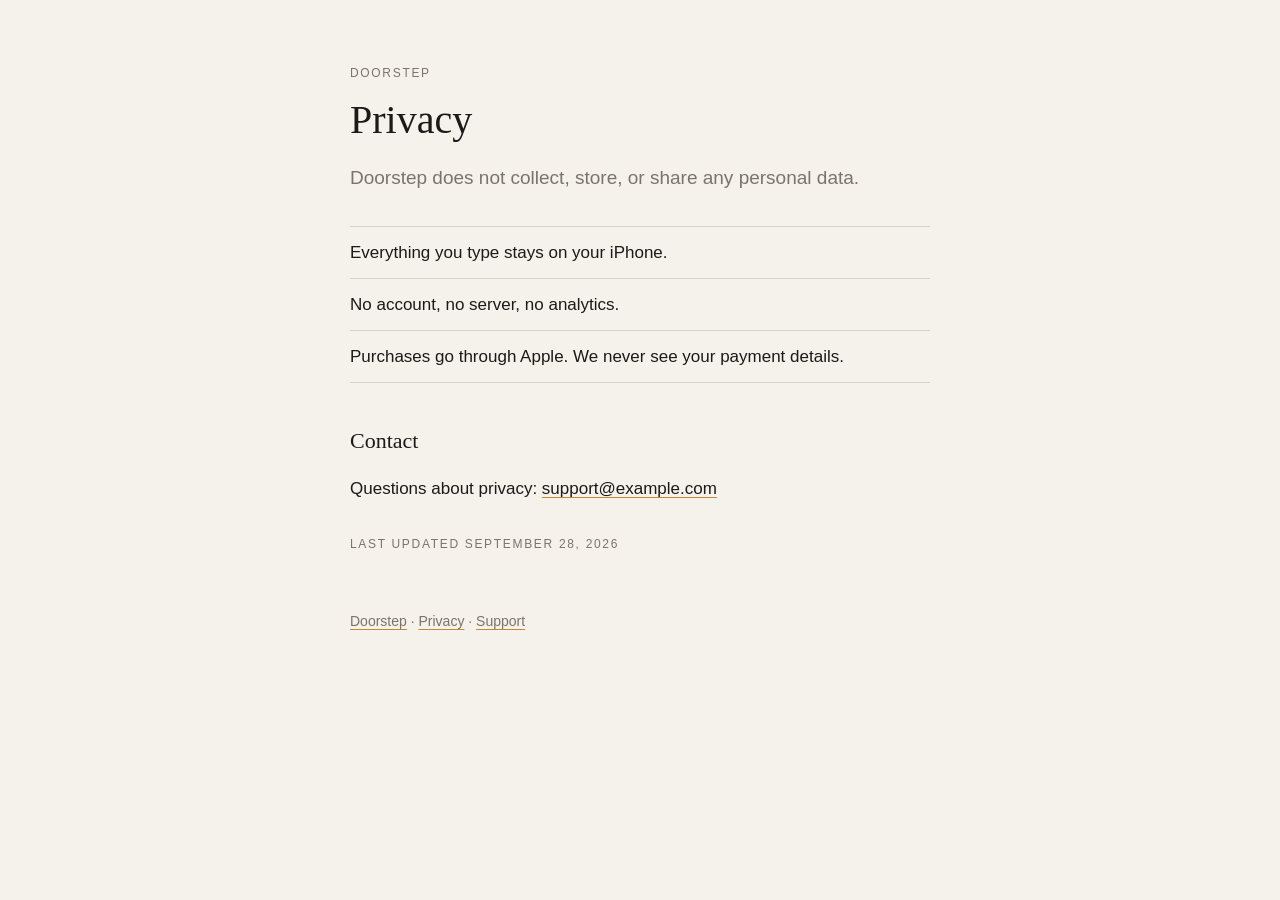
==== privacy.html @ 85abdb4a "Doorstep legal pages: index, privacy, support Co-Authored-By: Claude Opus 5.5 (1M context) <noreply@" ====
<!doctype html>
<html lang="en">
<head>
<meta charset="utf-8">
<meta name="viewport" content="width=device-width, initial-scale=1">
<title>Doorstep Privacy</title>
<link rel="stylesheet" href="style.css">
</head>
<body>
<main>
<p class="eyebrow">Doorstep</p>
<h1>Privacy</h1>
<p class="lede">Doorstep does not collect, store, or share any personal data.</p>
<ul>
<li>Everything you type stays on your iPhone.</li>
<li>No account, no server, no analytics.</li>
<li>Purchases go through Apple. We never see your payment details.</li>
</ul>
<h2>Contact</h2>
<p>Questions about privacy: <a href="mailto:support@example.com">support@example.com</a></p>
<p class="eyebrow" style="margin-top:32px">Last updated September 28, 2026</p>
<footer><a href="index.html">Doorstep</a> &middot; <a href="privacy.html">Privacy</a> &middot; <a href="support.html">Support</a></footer>
</main>
</body>
</html>
---- style.css ----
:root { --paper:#F5F2EB; --surface:#EBE7DE; --ink:#1B1A18; --muted:#7A746A; --line:rgba(27,26,24,.14); --amber:#C4863B; }
@media (prefers-color-scheme: dark) {
  :root { --paper:#121110; --surface:#1E1C19; --ink:#EFE9DF; --muted:#8F887B; --line:rgba(239,233,223,.14); --amber:#E2A75F; }
}
* { box-sizing:border-box; }
body { margin:0; background:var(--paper); color:var(--ink); font:17px/1.6 -apple-system, BlinkMacSystemFont, "Helvetica Neue", sans-serif; -webkit-font-smoothing:antialiased; }
main { max-width:620px; margin:0 auto; padding:64px 20px 80px; }
.eyebrow { font-size:12px; letter-spacing:.14em; text-transform:uppercase; color:var(--muted); margin:0 0 14px; }
h1 { font-family:"New York", "Iowan Old Style", Georgia, serif; font-weight:500; font-size:40px; line-height:1.15; margin:0 0 20px; }
h2 { font-family:"New York", "Iowan Old Style", Georgia, serif; font-weight:500; font-size:22px; margin:40px 0 8px; }
p, li { color:var(--ink); }
.lede { color:var(--muted); font-size:19px; margin:0 0 32px; }
ul { padding-left:0; list-style:none; }
li { padding:12px 0; border-bottom:1px solid var(--line); }
li:first-child { border-top:1px solid var(--line); }
a { color:var(--ink); text-decoration-color:var(--amber); text-underline-offset:3px; }
.links a { display:block; padding:18px 20px; margin:10px 0; background:var(--surface); border-radius:14px; text-decoration:none; font-weight:600; }
.links a span { display:block; font-weight:400; color:var(--muted); font-size:15px; }
footer { margin-top:56px; font-size:14px; color:var(--muted); }
footer a { color:var(--muted); }
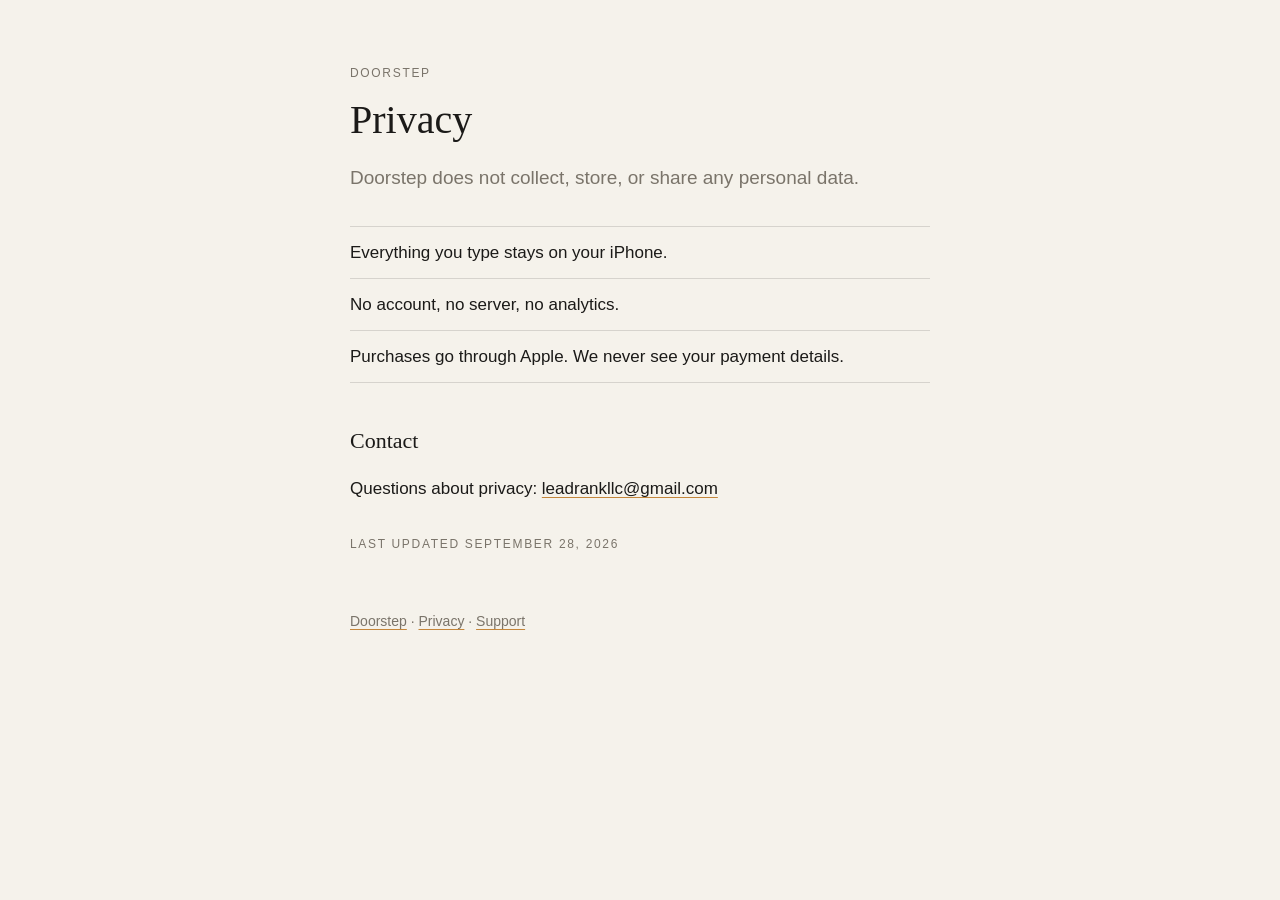
==== commit ac1835c5: "Use leadrankllc@gmail.com as the contact email Co-Authored-By: Claude Opus 5.5 (1M context) <noreply" ====
--- a/privacy.html
+++ b/privacy.html
@@ -17,7 +17,7 @@
 <li>Purchases go through Apple. We never see your payment details.</li>
 </ul>
 <h2>Contact</h2>
-<p>Questions about privacy: <a href="mailto:support@example.com">support@example.com</a></p>
+<p>Questions about privacy: <a href="mailto:leadrankllc@gmail.com">leadrankllc@gmail.com</a></p>
 <p class="eyebrow" style="margin-top:32px">Last updated September 28, 2026</p>
 <footer><a href="index.html">Doorstep</a> &middot; <a href="privacy.html">Privacy</a> &middot; <a href="support.html">Support</a></footer>
 </main>
